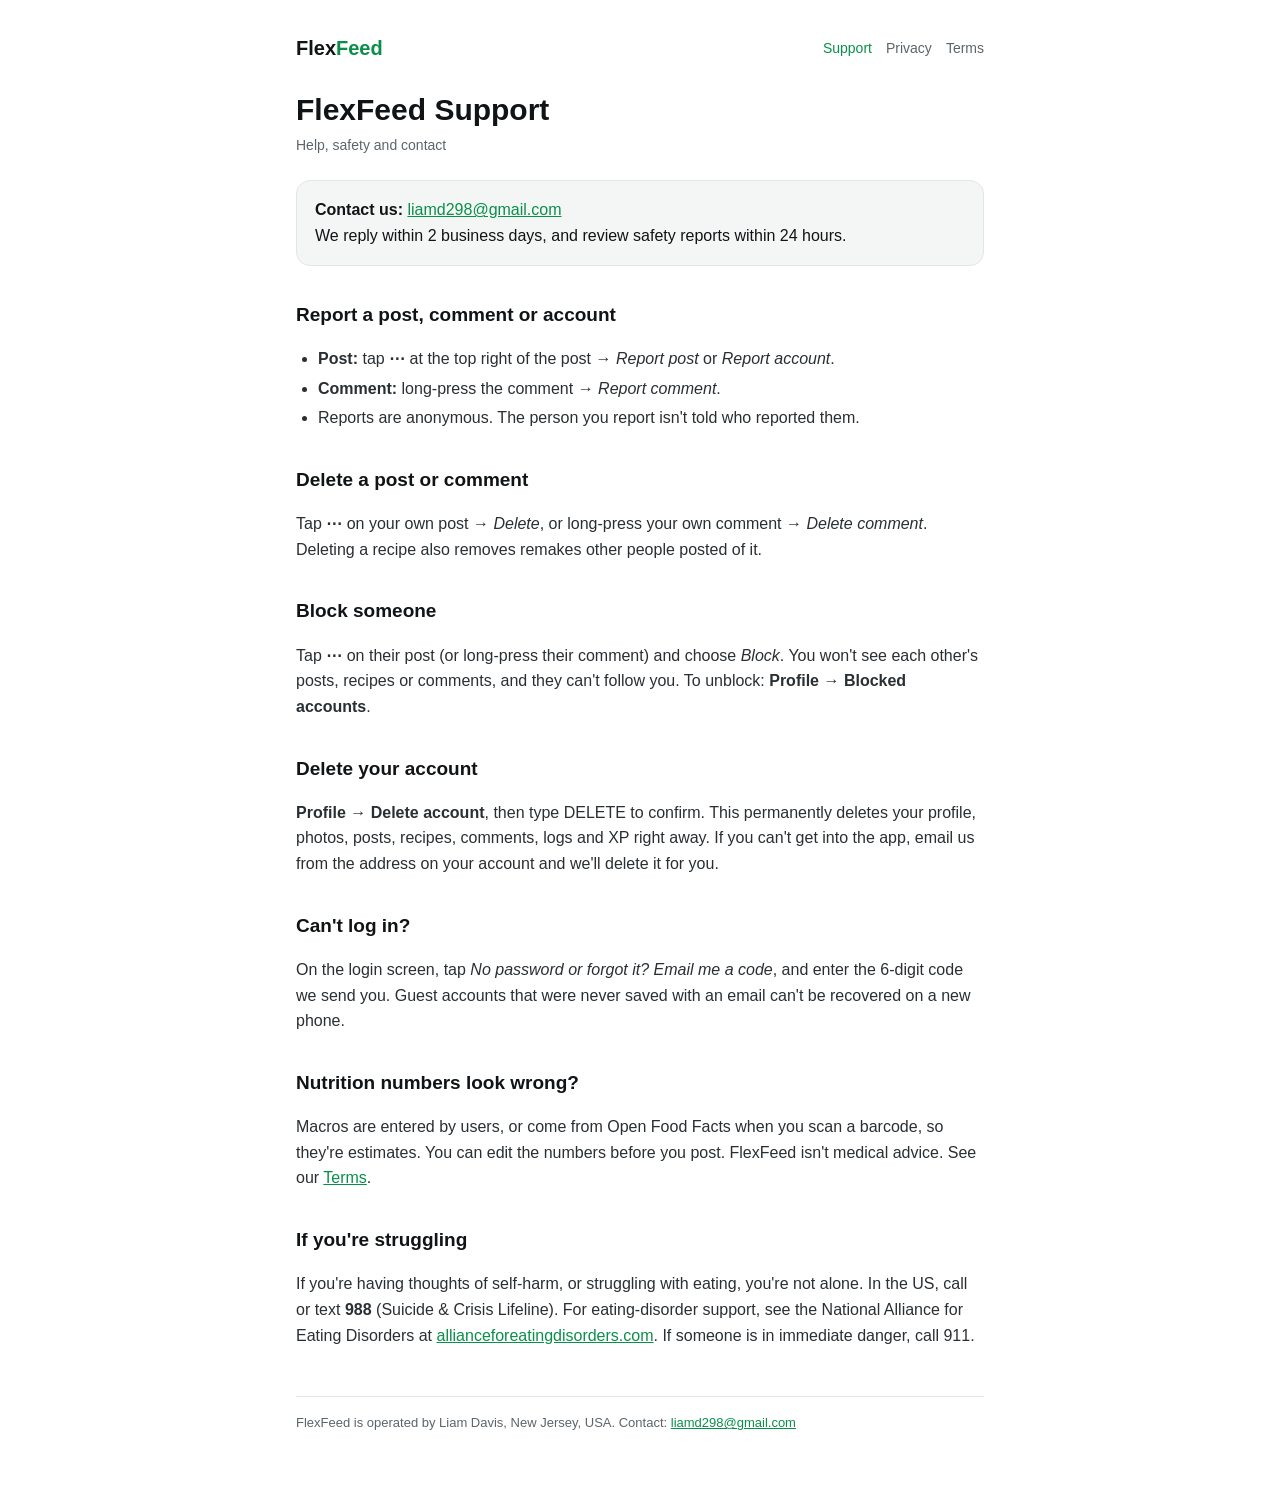
==== index.html @ 9daa4e8a "Add privacy, terms and support pages" ====
<!doctype html>
<html lang="en">
<head>
<meta charset="utf-8">
<meta name="viewport" content="width=device-width, initial-scale=1">
<title>FlexFeed Support</title>
<meta name="description" content="Get help with FlexFeed: contact, reporting content, and deleting your account.">
<link rel="stylesheet" href="style.css">
</head>
<body>
<main>
<header>
  <a class="brand" href="index.html">Flex<span>Feed</span></a>
  <nav><a href="index.html" aria-current="page">Support</a><a href="privacy.html">Privacy</a><a href="terms.html">Terms</a></nav>
</header>
<h1>FlexFeed Support</h1>
<p class="updated">Help, safety and contact</p>

<div class="card">
<strong>Contact us:</strong> <a href="mailto:liamd298@gmail.com">liamd298@gmail.com</a><br>
We reply within 2 business days, and review safety reports within 24 hours.
</div>

<h2>Report a post, comment or account</h2>
<ul>
<li><strong>Post:</strong> tap <strong>⋯</strong> at the top right of the post → <em>Report post</em> or <em>Report account</em>.</li>
<li><strong>Comment:</strong> long-press the comment → <em>Report comment</em>.</li>
<li>Reports are anonymous. The person you report isn't told who reported them.</li>
</ul>

<h2>Delete a post or comment</h2>
<p>Tap <strong>⋯</strong> on your own post → <em>Delete</em>, or long-press your own comment → <em>Delete comment</em>. Deleting a recipe also removes remakes other people posted of it.</p>

<h2>Block someone</h2>
<p>Tap <strong>⋯</strong> on their post (or long-press their comment) and choose <em>Block</em>. You won't see each other's posts, recipes or comments, and they can't follow you. To unblock: <strong>Profile → Blocked accounts</strong>.</p>

<h2>Delete your account</h2>
<p><strong>Profile → Delete account</strong>, then type DELETE to confirm. This permanently deletes your profile, photos, posts, recipes, comments, logs and XP right away. If you can't get into the app, email us from the address on your account and we'll delete it for you.</p>

<h2>Can't log in?</h2>
<p>On the login screen, tap <em>No password or forgot it? Email me a code</em>, and enter the 6-digit code we send you. Guest accounts that were never saved with an email can't be recovered on a new phone.</p>

<h2>Nutrition numbers look wrong?</h2>
<p>Macros are entered by users, or come from Open Food Facts when you scan a barcode, so they're estimates. You can edit the numbers before you post. FlexFeed isn't medical advice. See our <a href="terms.html">Terms</a>.</p>

<h2>If you're struggling</h2>
<p>If you're having thoughts of self-harm, or struggling with eating, you're not alone. In the US, call or text <strong>988</strong> (Suicide &amp; Crisis Lifeline). For eating-disorder support, see the National Alliance for Eating Disorders at <a href="https://www.allianceforeatingdisorders.com">allianceforeatingdisorders.com</a>. If someone is in immediate danger, call 911.</p>
<footer>FlexFeed is operated by Liam Davis, New Jersey, USA. Contact: <a href="mailto:liamd298@gmail.com">liamd298@gmail.com</a></footer>
</main>
</body>
</html>
---- style.css ----
:root{--bg:#0F1113;--surface:#181B1E;--border:#242830;--accent:#39FF88;--text:#F5F7F6;--muted:#9BA3A8}
*{box-sizing:border-box}
body{margin:0;background:var(--bg);color:var(--text);font:16px/1.6 -apple-system,BlinkMacSystemFont,"Segoe UI",Roboto,Helvetica,Arial,sans-serif}
main{max-width:720px;margin:0 auto;padding:32px 16px 64px}
header{display:flex;align-items:center;justify-content:space-between;gap:12px;flex-wrap:wrap;margin-bottom:28px}
.brand{font-weight:800;font-size:20px;color:var(--text);text-decoration:none}.brand span{color:var(--accent)}
nav a{color:var(--muted);text-decoration:none;margin-left:14px;font-size:14px}nav a:hover,nav a[aria-current]{color:var(--accent)}
h1{font-size:30px;line-height:1.2;margin:0 0 6px}h2{font-size:19px;margin:34px 0 8px}h3{font-size:16px;margin:20px 0 6px}
.updated{color:var(--muted);font-size:14px;margin:0 0 24px}
p,li{color:#D9DEDB}a{color:var(--accent)}ul{padding-left:22px}li{margin:4px 0}
.card{background:var(--surface);border:1px solid var(--border);border-radius:14px;padding:16px 18px;margin:16px 0}
table{width:100%;border-collapse:collapse;font-size:14px;margin:10px 0}th,td{text-align:left;vertical-align:top;border-bottom:1px solid var(--border);padding:9px 8px}th{color:var(--muted);font-weight:600}
footer{margin-top:48px;color:var(--muted);font-size:13px;border-top:1px solid var(--border);padding-top:16px}
@media (prefers-color-scheme: light){:root{--bg:#FFFFFF;--surface:#F4F6F5;--border:#E2E6E4;--accent:#0A8F4A;--text:#111416;--muted:#5C656B}p,li{color:#2A2F33}}
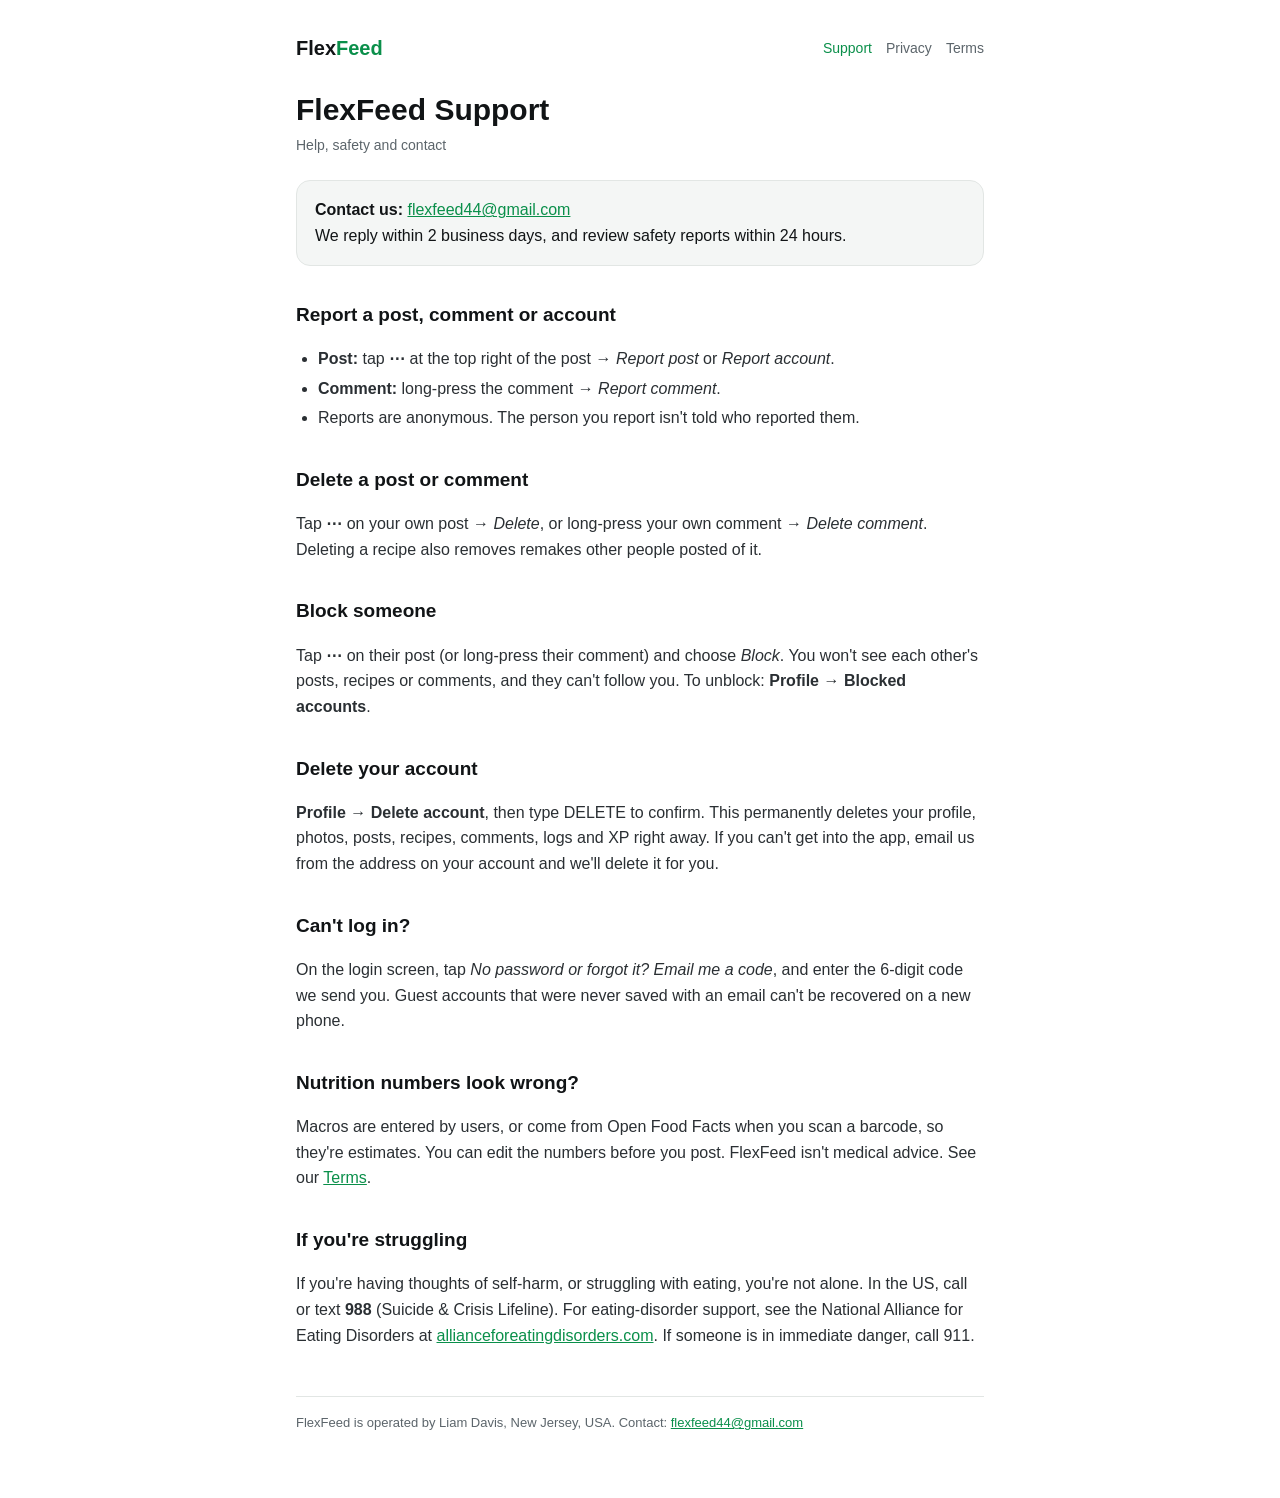
==== commit 85df09f4: "Use flexfeed44@gmail.com as public support contact Co-Authored-By: Claude Sonnet 5.5 <noreply@anthro" ====
--- a/index.html
+++ b/index.html
@@ -17,7 +17,7 @@
 <p class="updated">Help, safety and contact</p>
 
 <div class="card">
-<strong>Contact us:</strong> <a href="mailto:liamd298@gmail.com">liamd298@gmail.com</a><br>
+<strong>Contact us:</strong> <a href="mailto:flexfeed44@gmail.com">flexfeed44@gmail.com</a><br>
 We reply within 2 business days, and review safety reports within 24 hours.
 </div>
 
@@ -45,7 +45,7 @@
 
 <h2>If you're struggling</h2>
 <p>If you're having thoughts of self-harm, or struggling with eating, you're not alone. In the US, call or text <strong>988</strong> (Suicide &amp; Crisis Lifeline). For eating-disorder support, see the National Alliance for Eating Disorders at <a href="https://www.allianceforeatingdisorders.com">allianceforeatingdisorders.com</a>. If someone is in immediate danger, call 911.</p>
-<footer>FlexFeed is operated by Liam Davis, New Jersey, USA. Contact: <a href="mailto:liamd298@gmail.com">liamd298@gmail.com</a></footer>
+<footer>FlexFeed is operated by Liam Davis, New Jersey, USA. Contact: <a href="mailto:flexfeed44@gmail.com">flexfeed44@gmail.com</a></footer>
 </main>
 </body>
 </html>
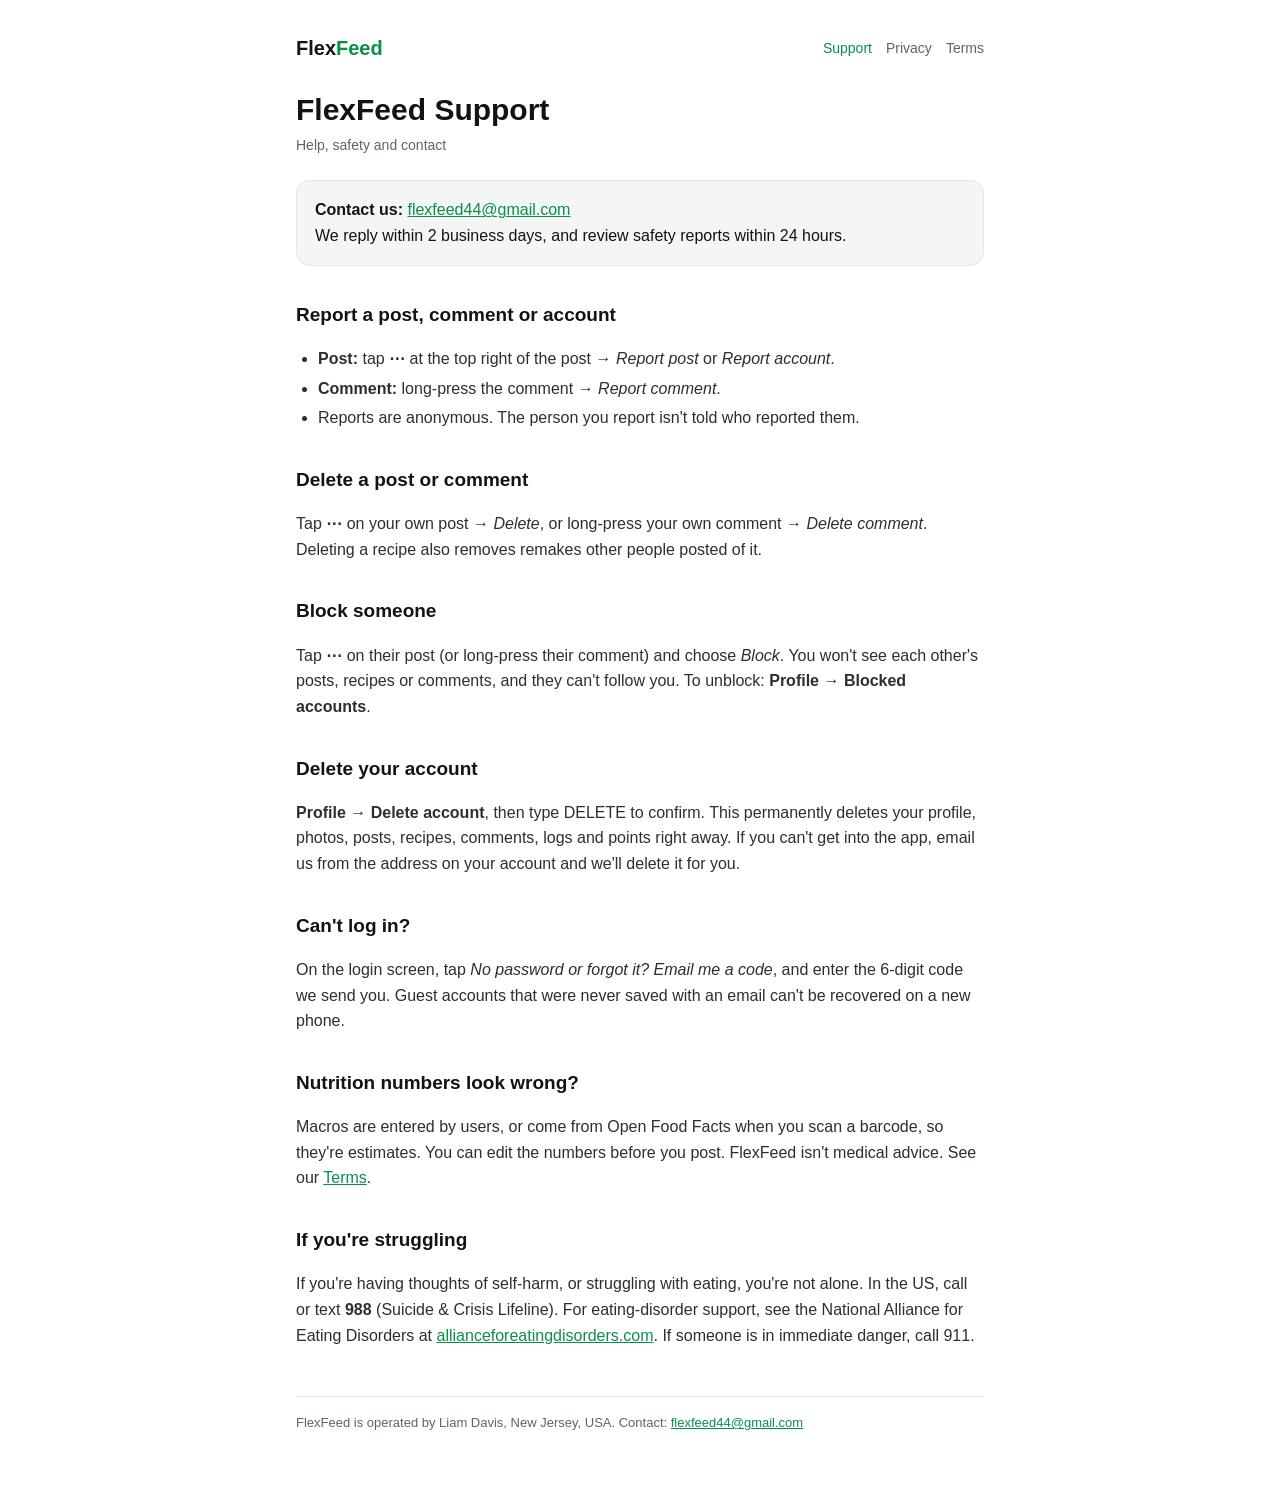
==== commit cd350612: "Privacy: photo safety check (OpenAI moderation); remove XP mentions - New 'Photo safety check' secti" ====
--- a/index.html
+++ b/index.html
@@ -35,7 +35,7 @@
 <p>Tap <strong>⋯</strong> on their post (or long-press their comment) and choose <em>Block</em>. You won't see each other's posts, recipes or comments, and they can't follow you. To unblock: <strong>Profile → Blocked accounts</strong>.</p>
 
 <h2>Delete your account</h2>
-<p><strong>Profile → Delete account</strong>, then type DELETE to confirm. This permanently deletes your profile, photos, posts, recipes, comments, logs and XP right away. If you can't get into the app, email us from the address on your account and we'll delete it for you.</p>
+<p><strong>Profile → Delete account</strong>, then type DELETE to confirm. This permanently deletes your profile, photos, posts, recipes, comments, logs and points right away. If you can't get into the app, email us from the address on your account and we'll delete it for you.</p>
 
 <h2>Can't log in?</h2>
 <p>On the login screen, tap <em>No password or forgot it? Email me a code</em>, and enter the 6-digit code we send you. Guest accounts that were never saved with an email can't be recovered on a new phone.</p>
